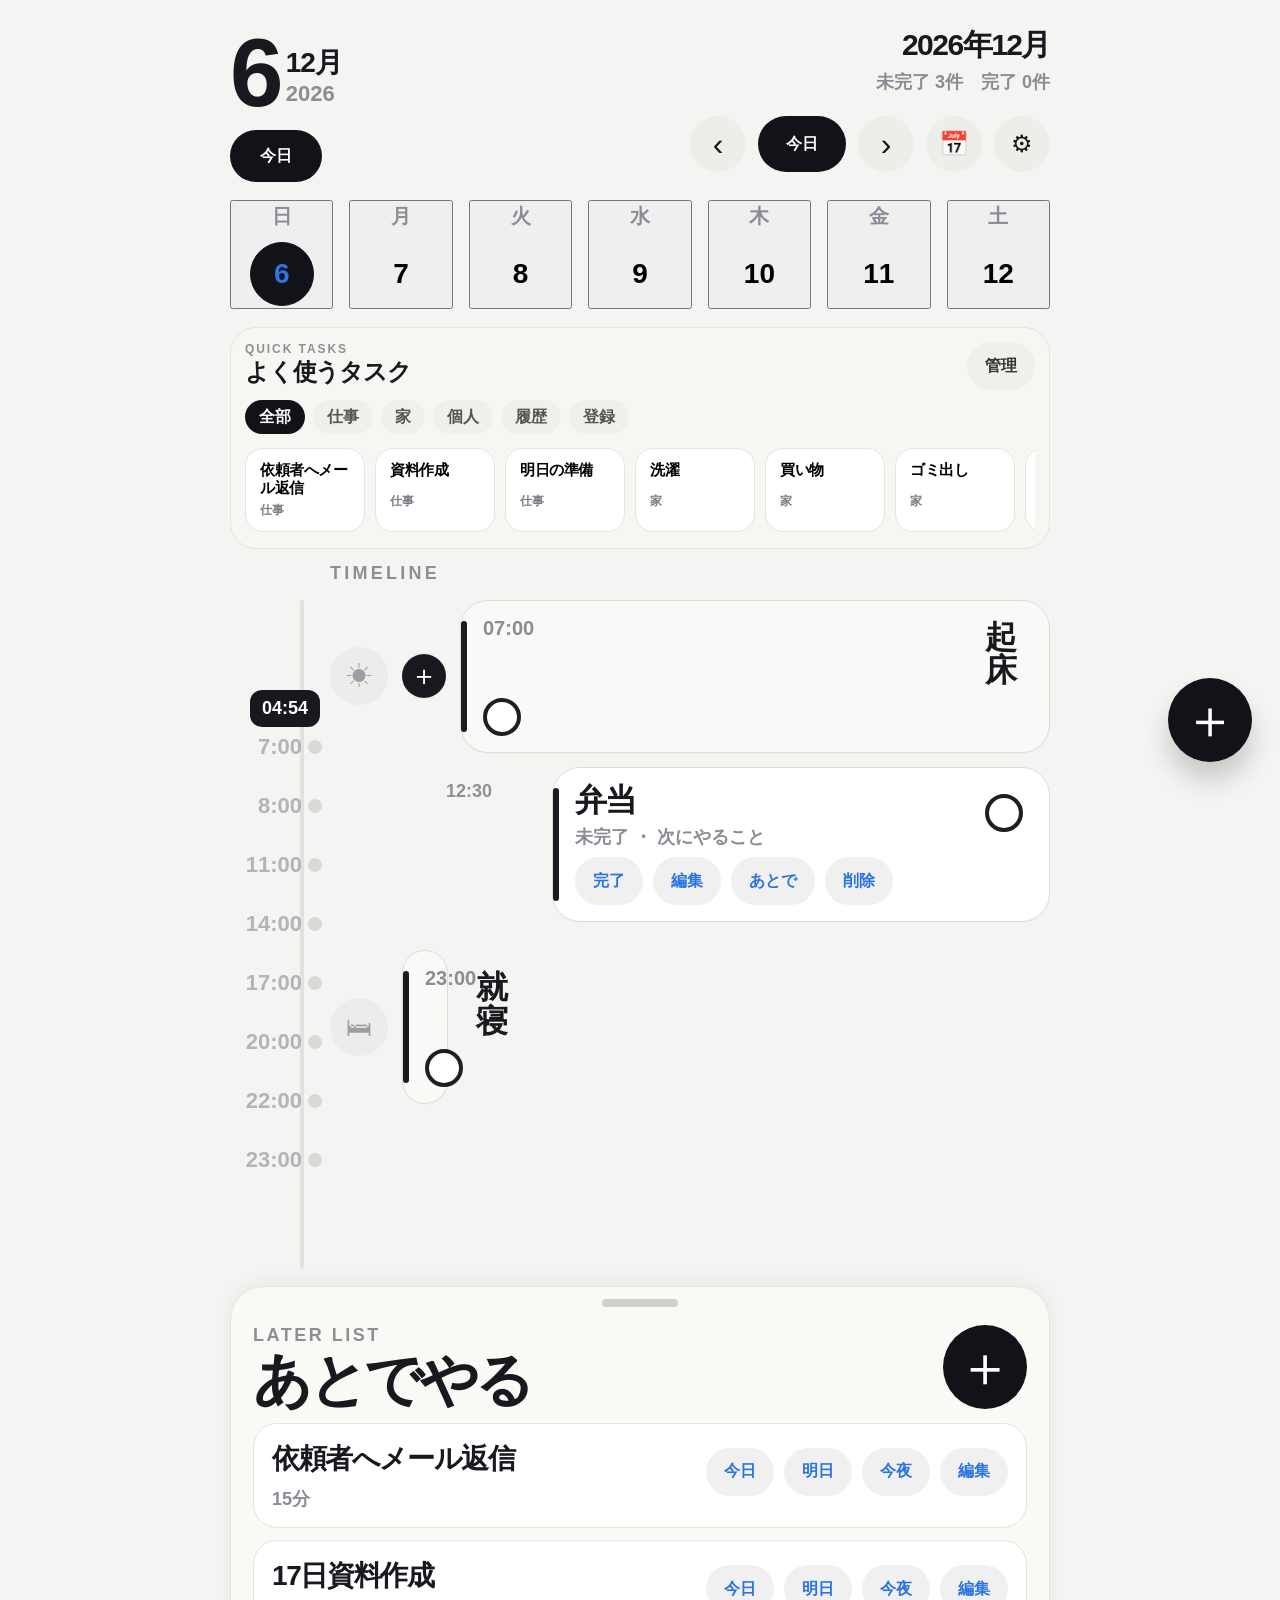
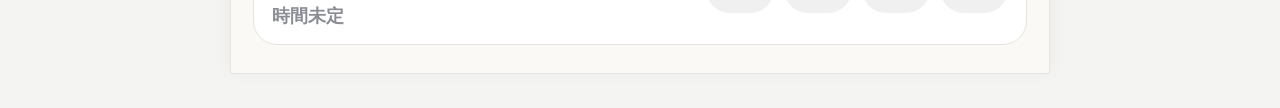
==== index.html @ 775ef1c6 "Add files via upload" ====
<!doctype html>
<html lang="ja">
<head>
  <meta charset="UTF-8">
  <meta name="viewport" content="width=device-width, initial-scale=1, maximum-scale=1, viewport-fit=cover">
  <meta name="theme-color" content="#f4f4f2">
  <title>Any Planner</title>
  <link rel="manifest" href="manifest.webmanifest">
  <link rel="icon" href="icon.svg" type="image/svg+xml">
  <link rel="stylesheet" href="styles.css">
</head>
<body>
  <div class="app-shell">
    <header class="hero">
      <div class="hero-left">
        <div class="hero-date-row">
          <div class="hero-day" id="heroDay">15</div>
          <div class="hero-date-copy">
            <div class="hero-month-inline" id="heroMonthInline">3月</div>
            <div class="hero-year" id="heroYear">2026</div>
          </div>
        </div>
        <button class="today-chip" id="todayChip">今日</button>
      </div>
      <div class="hero-right">
        <div class="hero-month-title" id="heroMonthTitle">2026年3月</div>
        <div class="hero-counts"><span id="openCount">未完了 0件</span><span id="doneCount">完了 0件</span></div>
        <div class="hero-actions">
          <button class="circle-btn" id="prevDay" aria-label="前日">‹</button>
          <button class="pill dark" id="todayBtn">今日</button>
          <button class="circle-btn" id="nextDay" aria-label="翌日">›</button>
          <button class="icon-btn" id="openMonth" aria-label="月表示">📅</button>
          <button class="icon-btn" id="openSettings" aria-label="設定">⚙︎</button>
        </div>
      </div>
    </header>

    <section class="week-strip" id="weekStrip"></section>

    <section class="quick-picks">
      <div class="quick-head">
        <div>
          <div class="quick-kicker">QUICK TASKS</div>
          <h3>よく使うタスク</h3>
        </div>
        <button class="mini-btn subtle" id="manageTemplates">管理</button>
      </div>
      <div class="category-strip" id="categoryStrip"></div>
      <div class="template-list" id="templateList"></div>
    </section>

    <div class="section-kicker">TIMELINE</div>
    <main class="timeline-wrap">
      <aside class="time-rail" id="timeRail"></aside>

      <section class="timeline-main">
        <div class="wake-row">
          <div class="icon-disc">☀︎</div>
          <button class="mini-plus" id="quickAdd">＋</button>
          <article class="fixed-card">
            <div class="fixed-time" id="wakeCardTime">7:00</div>
            <div class="fixed-title">起床</div>
            <button class="check-btn" data-fixed="wake"></button>
          </article>
        </div>

        <div id="currentTimeBadge" class="now-badge">7:28</div>
        <div id="timelineList" class="timeline-list"></div>

        <div class="sleep-row">
          <div class="icon-disc bed">🛏</div>
          <article class="fixed-card sleep-card">
            <div class="fixed-time" id="sleepCardTime">23:00</div>
            <div class="fixed-title">就寝</div>
            <button class="check-btn" data-fixed="sleep"></button>
          </article>
        </div>
      </section>
    </main>

    <button class="floating-add" id="floatingAdd">＋</button>

    <section class="later-sheet">
      <div class="sheet-handle"></div>
      <div class="sheet-head">
        <div>
          <div class="sheet-label">LATER LIST</div>
          <h2>あとでやる</h2>
        </div>
        <button class="sheet-add" id="addLater">＋</button>
      </div>
      <div class="later-list" id="laterList"></div>
    </section>
  </div>

  <section id="editor" class="overlay hidden">
    <div class="editor-modal">
      <div class="editor-header">
        <button class="ghost-btn" id="closeEditor">×</button>
        <div class="editor-header-copy">
          <div class="editor-state" id="editorState">予定</div>
          <div class="editor-title">タスク</div>
        </div>
        <button class="save-btn" id="saveTask">保存</button>
      </div>
      <div class="editor-body">
        <input id="taskTitle" class="text-input" placeholder="タイトル">
        <textarea id="taskNote" class="text-area" placeholder="メモ"></textarea>
        <div class="template-save-row">
          <label class="template-label">
            <span>登録カテゴリ</span>
            <select id="templateCategory" class="text-input">
              <option value="work">仕事</option>
              <option value="home">家</option>
              <option value="personal">個人</option>
            </select>
          </label>
          <button id="saveTemplate" type="button" class="mini-btn subtle">このタイトルを登録</button>
        </div>
        <label class="upload-row">
          <span>画像</span>
          <input id="taskImage" type="file" accept="image/*" class="text-input file-input">
          <div id="imagePreviewWrap" class="image-preview-wrap hidden">
            <img id="imagePreview" class="image-preview" alt="添付画像プレビュー">
            <button id="removeImage" type="button" class="mini-btn remove-image-btn">画像を外す</button>
          </div>
        </label>
        <div class="editor-grid">
          <label>
            <span>日付</span>
            <input id="taskDate" type="date" class="text-input">
          </label>
          <label>
            <span>時刻</span>
            <input id="taskTime" type="time" class="text-input">
          </label>
        </div>
        <div class="quick-time-row">
          <button class="soft-pill" data-time="09:00">朝</button>
          <button class="soft-pill" data-time="12:30">昼</button>
          <button class="soft-pill" data-time="17:30">夕方</button>
          <button class="soft-pill" data-time="20:00">夜</button>
        </div>
        <label class="toggle-row">
          <span>あとでに入れる</span>
          <input id="taskLater" type="checkbox">
        </label>
      </div>
    </div>
  </section>

  <section id="monthSheet" class="overlay hidden">
    <div class="calendar-modal">
      <div class="calendar-head">
        <button class="ghost-btn" id="monthPrev">‹</button>
        <div class="calendar-title" id="calendarTitle"></div>
        <button class="ghost-btn" id="monthNext">›</button>
        <button class="ghost-btn" id="closeMonth">閉じる</button>
      </div>
      <div class="calendar-grid" id="calendarGrid"></div>
    </div>
  </section>

  <section id="settingsSheet" class="overlay hidden">
    <div class="settings-modal">
      <div class="calendar-head">
        <div class="calendar-title">設定</div>
        <button class="ghost-btn" id="closeSettings">閉じる</button>
      </div>
      <label class="setting-row"><span>朝の時刻</span><input id="wakeTime" type="time" value="07:00"></label>
      <label class="setting-row"><span>夜の時刻</span><input id="sleepTime" type="time" value="23:00"></label>
    </div>
  </section>

  <section id="templateSheet" class="overlay hidden">
    <div class="settings-modal">
      <div class="calendar-head">
        <div class="calendar-title">登録したタスク</div>
        <button class="ghost-btn" id="closeTemplateSheet">閉じる</button>
      </div>
      <div id="customTemplateList" class="custom-template-list"></div>
    </div>
  </section>

  <script src="app.js"></script>
</body>
</html>
---- styles.css ----
:root{
  --bg:#f4f4f2;
  --surface:#f8f7f4;
  --card:#ffffff;
  --text:#17191e;
  --muted:#8b8d95;
  --line:#e6e4de;
  --accent:#111318;
  --blue:#2f73e7;
}
*{box-sizing:border-box}
html,body{margin:0;background:var(--bg);color:var(--text);font-family:-apple-system,BlinkMacSystemFont,"Segoe UI",sans-serif}
body{min-height:100vh}
button,input,textarea{font:inherit}
.app-shell{max-width:860px;margin:0 auto;padding:20px 20px 34px}
.hero{display:flex;justify-content:space-between;gap:18px;align-items:flex-start;padding-top:10px}
.hero-date-row{display:flex;align-items:flex-end;gap:10px}
.hero-day{font-size:96px;font-weight:850;letter-spacing:-0.08em;line-height:.9}
.hero-date-copy{padding-bottom:10px}
.hero-month-inline{font-size:28px;font-weight:800;letter-spacing:-.04em}
.hero-year{font-size:22px;color:var(--muted);font-weight:800;line-height:1.1}
.hero-actions{display:flex;gap:12px;align-items:center;padding-top:12px;flex-wrap:wrap;justify-content:flex-end}
.circle-btn,.icon-btn,.pill,.soft-pill,.ghost-btn,.save-btn,.mini-btn{border:0;cursor:pointer}
.circle-btn,.icon-btn{width:56px;height:56px;border-radius:50%;background:#ededea;color:var(--text);font-size:32px;display:grid;place-items:center}
.icon-btn{font-size:24px}
.pill{height:56px;padding:0 28px;border-radius:999px;background:#ededea;color:var(--text);font-weight:800}
.pill.dark,.save-btn,.sheet-add,.floating-add{background:var(--accent);color:#fff}
.week-strip{display:grid;grid-template-columns:repeat(7,1fr);gap:16px;margin:18px 0 18px}
.week-item{display:grid;justify-items:center;gap:12px}
.week-label{font-size:20px;color:var(--muted);font-weight:700}
.week-num{font-size:28px;font-weight:800;line-height:1}
.week-item.today .week-num{color:var(--blue)}
.week-item.active .week-bubble{background:var(--accent);color:#fff;border-color:var(--accent)}
.week-bubble{width:64px;height:64px;border-radius:50%;display:grid;place-items:center;border:1px solid transparent}
.timeline-wrap{display:grid;grid-template-columns:86px 1fr;gap:14px;position:relative;padding-top:8px}
.time-rail{position:relative;padding-top:118px}
.time-rail::before{content:"";position:absolute;left:70px;top:0;bottom:0;width:4px;background:#e2e1dc;border-radius:999px}
.rail-time{position:relative;height:59px;color:#b2b4ba;font-size:22px;font-weight:700;display:flex;align-items:center;justify-content:flex-end;padding-right:14px}
.rail-dot{position:absolute;right:-6px;top:50%;transform:translateY(-50%);width:14px;height:14px;border-radius:50%;background:#d9d9d6}
.timeline-main{position:relative;padding-bottom:150px}
.wake-row,.sleep-row{display:grid;grid-template-columns:58px 44px 1fr;gap:14px;align-items:center;margin-bottom:14px}
.sleep-row{margin-top:28px}
.icon-disc{width:58px;height:58px;border-radius:50%;background:#ececea;color:#9c9ea4;display:grid;place-items:center;font-size:26px}
.mini-plus{width:44px;height:44px;border-radius:50%;background:#17191e;color:#fff;font-size:28px;border:0;cursor:pointer}
.fixed-card,.task-card{background:#f9f9f7;border:1px solid #dddcd7;border-radius:28px;min-height:110px;padding:16px 22px;display:grid;grid-template-columns:1fr 42px;align-items:start;position:relative;box-shadow:0 1px 0 rgba(0,0,0,.02)}
.fixed-card::before,.task-card::before{content:"";position:absolute;left:0;top:20px;bottom:20px;width:6px;border-radius:8px;background:#191b20}
.fixed-time{font-size:20px;color:var(--muted);font-weight:800}
.fixed-title{font-size:32px;font-weight:850;letter-spacing:-.05em;line-height:1.05;margin-top:4px}
.check-btn{width:38px;height:38px;border-radius:50%;border:4px solid #1d1f24;background:#fff;margin-top:10px}
.now-badge{position:absolute;left:-80px;top:90px;background:#17191e;color:#fff;padding:8px 12px;border-radius:12px;font-size:18px;font-weight:800;z-index:3}
.timeline-list{display:grid;gap:12px;margin-left:116px}
.task-row{display:grid;grid-template-columns:88px 1fr;gap:18px;align-items:start}
.task-time{color:#8f9198;font-size:18px;font-weight:800;padding-top:14px}
.task-card{min-height:124px;background:#fff}
.task-main{padding-right:12px}
.task-title{font-size:32px;font-weight:850;line-height:1;letter-spacing:-.06em;word-break:break-word}
.task-meta{margin-top:10px;color:var(--muted);font-size:18px;font-weight:700;line-height:1.3}
.task-actions{display:flex;gap:10px;flex-wrap:wrap;margin-top:8px}
.mini-btn{height:48px;padding:0 18px;border-radius:999px;background:#eff0ef;color:#2b72e5;font-weight:800}
.floating-add{position:fixed;right:28px;bottom:138px;width:84px;height:84px;border-radius:50%;font-size:54px;display:grid;place-items:center;box-shadow:0 18px 26px rgba(0,0,0,.18);border:0;z-index:5}
.later-sheet{margin-top:18px;background:#f8f8f6;border:1px solid var(--line);border-radius:34px 34px 0 0;padding:12px 22px 28px;box-shadow:0 -4px 20px rgba(0,0,0,.05)}
.sheet-handle{width:76px;height:8px;border-radius:999px;background:#d0d0cb;margin:0 auto 18px}
.sheet-head{display:flex;justify-content:space-between;align-items:flex-start;gap:12px}
.sheet-label{font-size:18px;letter-spacing:.14em;color:#8d8f95;font-weight:800}
.sheet-head h2{margin:6px 0 0;font-size:58px;letter-spacing:-.06em;line-height:.95}
.sheet-add{width:84px;height:84px;border-radius:50%;font-size:56px;line-height:1;display:grid;place-items:center;border:0;cursor:pointer}
.later-list{display:grid;gap:12px;margin-top:14px}
.later-card{background:#fff;border:1px solid var(--line);border-radius:24px;padding:16px 18px;display:flex;justify-content:space-between;gap:10px;align-items:flex-start}
.later-title{font-size:28px;font-weight:850;letter-spacing:-.05em}
.overlay{position:fixed;inset:0;background:rgba(15,17,21,.24);display:grid;place-items:end center;padding:18px;z-index:20}
.overlay.hidden{display:none}
.editor-modal,.calendar-modal,.settings-modal{width:min(780px,100%);background:#fff;border-radius:32px;padding:0 0 18px;overflow:hidden}
.editor-header{background:#111318;color:#fff;padding:18px 18px;display:grid;grid-template-columns:56px 1fr auto;align-items:center;gap:12px}
.ghost-btn{background:#efefeb;color:var(--text);border-radius:999px;padding:12px 16px;font-weight:800}
.editor-header .ghost-btn{background:#2a2d33;color:#fff;padding:0;width:44px;height:44px;display:grid;place-items:center;font-size:24px}
.editor-state{font-size:14px;color:#b5b7be;font-weight:700}.editor-title{font-size:26px;font-weight:850}.save-btn{height:44px;padding:0 18px;border-radius:999px;font-weight:800}
.editor-body{display:grid;gap:14px;padding:18px}.text-input,.text-area{width:100%;border:1px solid var(--line);background:#faf9f6;border-radius:18px;padding:15px 16px}.text-area{min-height:100px;resize:vertical}.editor-grid{display:grid;grid-template-columns:1fr 1fr;gap:12px}.editor-grid label,.setting-row{display:grid;gap:8px;color:#646871;font-weight:700}.quick-time-row{display:flex;gap:8px;flex-wrap:wrap}.soft-pill{height:42px;padding:0 16px;border-radius:999px;background:#eff0ef;color:#2b72e5;font-weight:800}.toggle-row{display:flex;justify-content:space-between;align-items:center;font-weight:800}
.calendar-modal,.settings-modal{padding:18px}.calendar-head{display:flex;gap:10px;align-items:center;justify-content:space-between;margin-bottom:14px}.calendar-title{font-size:26px;font-weight:850}.calendar-grid{display:grid;grid-template-columns:repeat(7,1fr);gap:8px}.calendar-cell{min-height:74px;border-radius:18px;border:1px solid var(--line);background:#faf9f6;padding:10px;display:grid;align-content:space-between}.calendar-cell.active{background:#111318;color:#fff;border-color:#111318}.calendar-cell .dot{width:8px;height:8px;border-radius:50%;background:#2f73e7}.calendar-cell.active .dot{background:#fff}
@media (max-width: 900px){
  .app-shell{padding:16px 16px 24px}
  .hero{display:block}
  .hero-actions{margin-top:12px;justify-content:flex-start}
  .hero-day{font-size:82px}
  .timeline-wrap{grid-template-columns:74px 1fr}
  .timeline-list{margin-left:0}
  .task-row{grid-template-columns:70px 1fr}
  .sheet-head h2{font-size:46px}
}


@media (max-width: 480px){
  .app-shell{padding:12px 12px 22px; max-width:100%;}
  .hero{display:grid;grid-template-columns:1fr;gap:10px;padding-top:2px}
  .hero-date-row{gap:8px;align-items:flex-end}
  .hero-day{font-size:76px;line-height:.86;letter-spacing:-0.08em}
  .hero-date-copy{padding-bottom:6px}
  .hero-month-inline{font-size:24px;line-height:1}
  .hero-year{font-size:18px;line-height:1.05}
  .hero-actions{display:grid;grid-template-columns:56px 1fr 56px 56px 56px;gap:10px;padding-top:0;justify-content:stretch}
  .circle-btn,.icon-btn{width:56px;height:56px;font-size:30px}
  .pill{height:56px;padding:0 18px;font-size:16px}
  .week-strip{gap:8px;margin:12px 0 16px}
  .week-item{gap:8px}
  .week-label{font-size:14px}
  .week-bubble{width:46px;height:46px}
  .week-num{font-size:18px}
  .timeline-wrap{grid-template-columns:56px 1fr;gap:10px;padding-top:4px}
  .time-rail{padding-top:78px}
  .time-rail::before{left:44px;width:3px}
  .rail-time{height:50px;font-size:16px;padding-right:8px}
  .rail-dot{width:10px;height:10px;right:-4px}
  .timeline-main{padding-bottom:120px}
  .wake-row,.sleep-row{grid-template-columns:44px 40px 1fr;gap:10px;margin-bottom:10px}
  .sleep-row{margin-top:18px}
  .icon-disc{width:44px;height:44px;font-size:18px}
  .mini-plus{width:40px;height:40px;font-size:24px}
  .fixed-card,.task-card{min-height:auto;padding:14px 16px;border-radius:24px;grid-template-columns:1fr 34px}
  .fixed-card::before,.task-card::before{top:14px;bottom:14px;width:5px}
  .fixed-time{font-size:14px}
  .fixed-title{font-size:20px;line-height:1.05}
  .check-btn{width:32px;height:32px;border-width:3px;margin-top:4px}
  .now-badge{left:-28px;top:62px;padding:6px 10px;border-radius:10px;font-size:14px}
  .timeline-list{gap:10px}
  .task-row{grid-template-columns:52px 1fr;gap:10px}
  .task-time{font-size:14px;padding-top:10px}
  .task-title{font-size:22px;line-height:1.05;letter-spacing:-.04em}
  .task-meta{margin-top:6px;font-size:14px;line-height:1.25}
  .task-actions{gap:8px;margin-top:10px}
  .mini-btn{height:38px;padding:0 14px;font-size:14px}
  .floating-add{right:18px;bottom:110px;width:74px;height:74px;font-size:48px}
  .later-sheet{margin-top:14px;padding:10px 14px 22px;border-radius:28px 28px 0 0}
  .sheet-handle{width:68px;height:7px;margin-bottom:14px}
  .sheet-head{align-items:center}
  .sheet-label{font-size:13px;letter-spacing:.12em}
  .sheet-head h2{font-size:28px;line-height:1}
  .sheet-add{width:68px;height:68px;font-size:42px}
  .later-list{gap:10px;margin-top:12px}
  .later-card{padding:14px 14px;border-radius:20px}
  .later-title{font-size:20px}
  .editor-modal,.calendar-modal,.settings-modal{border-radius:28px}
  .editor-header{padding:14px;grid-template-columns:40px 1fr auto}
  .editor-header .ghost-btn{width:40px;height:40px;font-size:22px}
  .editor-title{font-size:22px}
  .save-btn{height:40px;padding:0 14px}
  .editor-body{padding:14px;gap:12px}
  .editor-grid{grid-template-columns:1fr}
  .calendar-head{gap:8px;flex-wrap:wrap}
  .calendar-title{font-size:22px}
  .calendar-grid{gap:6px}
  .calendar-cell{min-height:58px;border-radius:14px;padding:8px}
}

.upload-row{display:grid;gap:8px;color:#646871;font-weight:700}.file-input{padding:12px 14px}.image-preview-wrap{display:grid;gap:10px}.image-preview-wrap.hidden{display:none}.image-preview{width:100%;max-height:200px;object-fit:cover;border-radius:18px;border:1px solid var(--line);background:#f6f5f2}.remove-image-btn{justify-self:start}.task-image,.later-image{display:block;width:100%;max-height:160px;object-fit:cover;border-radius:18px;margin-top:12px;border:1px solid var(--line);background:#f7f6f3}.later-image{max-width:220px}.task-main{min-width:0}
@media (max-width: 480px){.task-image,.later-image{max-height:120px;border-radius:14px}.image-preview{max-height:150px}}

.check-btn.is-done{background:var(--accent);border-color:var(--accent);position:relative}.check-btn.is-done::after{content:"";position:absolute;inset:8px;border-radius:999px;background:#fff;}

.hero-left{display:grid;gap:14px;align-content:start}
.hero-right{display:grid;gap:10px;justify-items:end;flex:1}
.hero-month-title{font-size:30px;font-weight:850;letter-spacing:-.05em;line-height:1}
.hero-counts{display:flex;gap:18px;color:var(--muted);font-size:18px;font-weight:800}
.today-chip{height:52px;min-width:92px;padding:0 22px;border-radius:999px;border:0;background:var(--accent);color:#fff;font-weight:800;justify-self:start;cursor:pointer}
.section-kicker{margin:10px 0 8px 100px;color:#8d8f95;font-size:18px;letter-spacing:.18em;font-weight:800}
.fixed-title,.task-title,.later-title{word-break:keep-all;overflow-wrap:anywhere}
.fixed-card{min-height:96px}
.task-card{min-height:112px}
.task-actions{row-gap:10px}
.later-sheet{background:#faf9f6}
@media (max-width: 900px){.hero-month-title{font-size:26px}.hero-counts{font-size:16px;gap:12px}.section-kicker{margin-left:84px}}
@media (max-width: 480px){
  .hero{grid-template-columns:1fr;gap:12px}
  .hero-left{gap:10px}
  .hero-right{justify-items:start;gap:10px}
  .hero-day{font-size:70px}
  .hero-month-inline{font-size:22px}
  .hero-year{font-size:16px}
  .hero-month-title{font-size:24px}
  .hero-counts{font-size:13px;gap:10px;flex-wrap:wrap}
  .today-chip{height:44px;min-width:74px;padding:0 18px;font-size:15px}
  .hero-actions{grid-template-columns:44px 1fr 44px 44px 44px;gap:8px}
  .circle-btn,.icon-btn{width:44px;height:44px;font-size:24px}
  .pill{height:44px;padding:0 16px;font-size:15px}
  .week-strip{gap:6px}
  .week-bubble{width:42px;height:42px}
  .week-label{font-size:13px}
  .week-num{font-size:17px}
  .section-kicker{margin:8px 0 6px 68px;font-size:12px}
  .timeline-wrap{grid-template-columns:48px 1fr;gap:8px}
  .time-rail{padding-top:72px}
  .time-rail::before{left:38px;width:3px}
  .rail-time{height:46px;font-size:14px;padding-right:6px}
  .rail-dot{width:8px;height:8px;right:-3px}
  .wake-row,.sleep-row{grid-template-columns:38px 34px 1fr;gap:8px}
  .icon-disc{width:38px;height:38px;font-size:16px}
  .mini-plus{width:34px;height:34px;font-size:22px}
  .fixed-card,.task-card{padding:12px 14px;border-radius:22px;grid-template-columns:1fr 30px}
  .fixed-card::before,.task-card::before{width:4px;top:12px;bottom:12px}
  .fixed-title{font-size:18px;white-space:nowrap}
  .task-title{font-size:18px;line-height:1.15}
  .fixed-time,.task-time,.task-meta{font-size:13px}
  .task-row{grid-template-columns:44px 1fr;gap:8px}
  .task-actions{gap:6px;margin-top:8px}
  .mini-btn{height:34px;padding:0 12px;font-size:13px}
  .floating-add{width:68px;height:68px;font-size:44px;right:16px;bottom:104px}
  .later-sheet{padding:10px 12px 20px;border-radius:24px 24px 0 0}
  .sheet-head h2{font-size:22px}
  .sheet-add{width:60px;height:60px;font-size:38px}
  .later-title{font-size:18px}
  .later-card{padding:12px;border-radius:18px}
}

.quick-picks{margin:10px 0 14px;padding:14px;border-radius:26px;background:#f7f6f3;border:1px solid var(--line)}
.quick-head{display:flex;align-items:flex-start;justify-content:space-between;gap:10px;margin-bottom:10px}
.quick-kicker{font-size:12px;letter-spacing:.16em;color:#8d8f95;font-weight:800}
.quick-head h3{margin:4px 0 0;font-size:24px;letter-spacing:-.05em;line-height:1}
.category-strip{display:flex;gap:8px;overflow:auto;padding-bottom:4px;margin-bottom:10px}
.category-chip{height:34px;padding:0 14px;border-radius:999px;background:#efefeb;color:#555;border:0;font-weight:800;white-space:nowrap}
.category-chip.active{background:#111318;color:#fff}
.template-list{display:flex;gap:10px;overflow:auto;padding-bottom:2px}
.template-pill{min-width:120px;padding:12px 14px;border-radius:18px;border:1px solid var(--line);background:#fff;text-align:left;display:grid;gap:6px}
.template-pill span{font-size:15px;font-weight:800;letter-spacing:-.03em;line-height:1.15}
.template-pill small{font-size:12px;color:#7a7d84;font-weight:800}
.template-empty{padding:12px 2px;color:#8d8f95;font-size:14px;font-weight:700}
.template-save-row{display:grid;grid-template-columns:1fr auto;gap:10px;align-items:end}
.template-label{display:grid;gap:8px;color:#646871;font-weight:700}
.mini-btn.subtle{background:#efefeb;color:#333}
.custom-template-list{display:grid;gap:10px;margin-top:10px}
.custom-template-row{display:flex;justify-content:space-between;gap:12px;align-items:center;padding:14px 16px;border-radius:18px;background:#faf9f6;border:1px solid var(--line)}
.custom-template-title{font-size:16px;font-weight:800;letter-spacing:-.03em}
.custom-template-meta{margin-top:4px;color:#7a7d84;font-size:13px;font-weight:700}

@media (max-width: 480px){
  .quick-picks{padding:12px;border-radius:22px;margin:8px 0 12px}
  .quick-head h3{font-size:20px}
  .quick-kicker{font-size:11px}
  .category-chip{height:32px;padding:0 12px;font-size:13px}
  .template-pill{min-width:108px;padding:10px 12px;border-radius:16px}
  .template-pill span{font-size:14px}
  .template-save-row{grid-template-columns:1fr}
  .custom-template-row{padding:12px 14px;border-radius:16px}
}
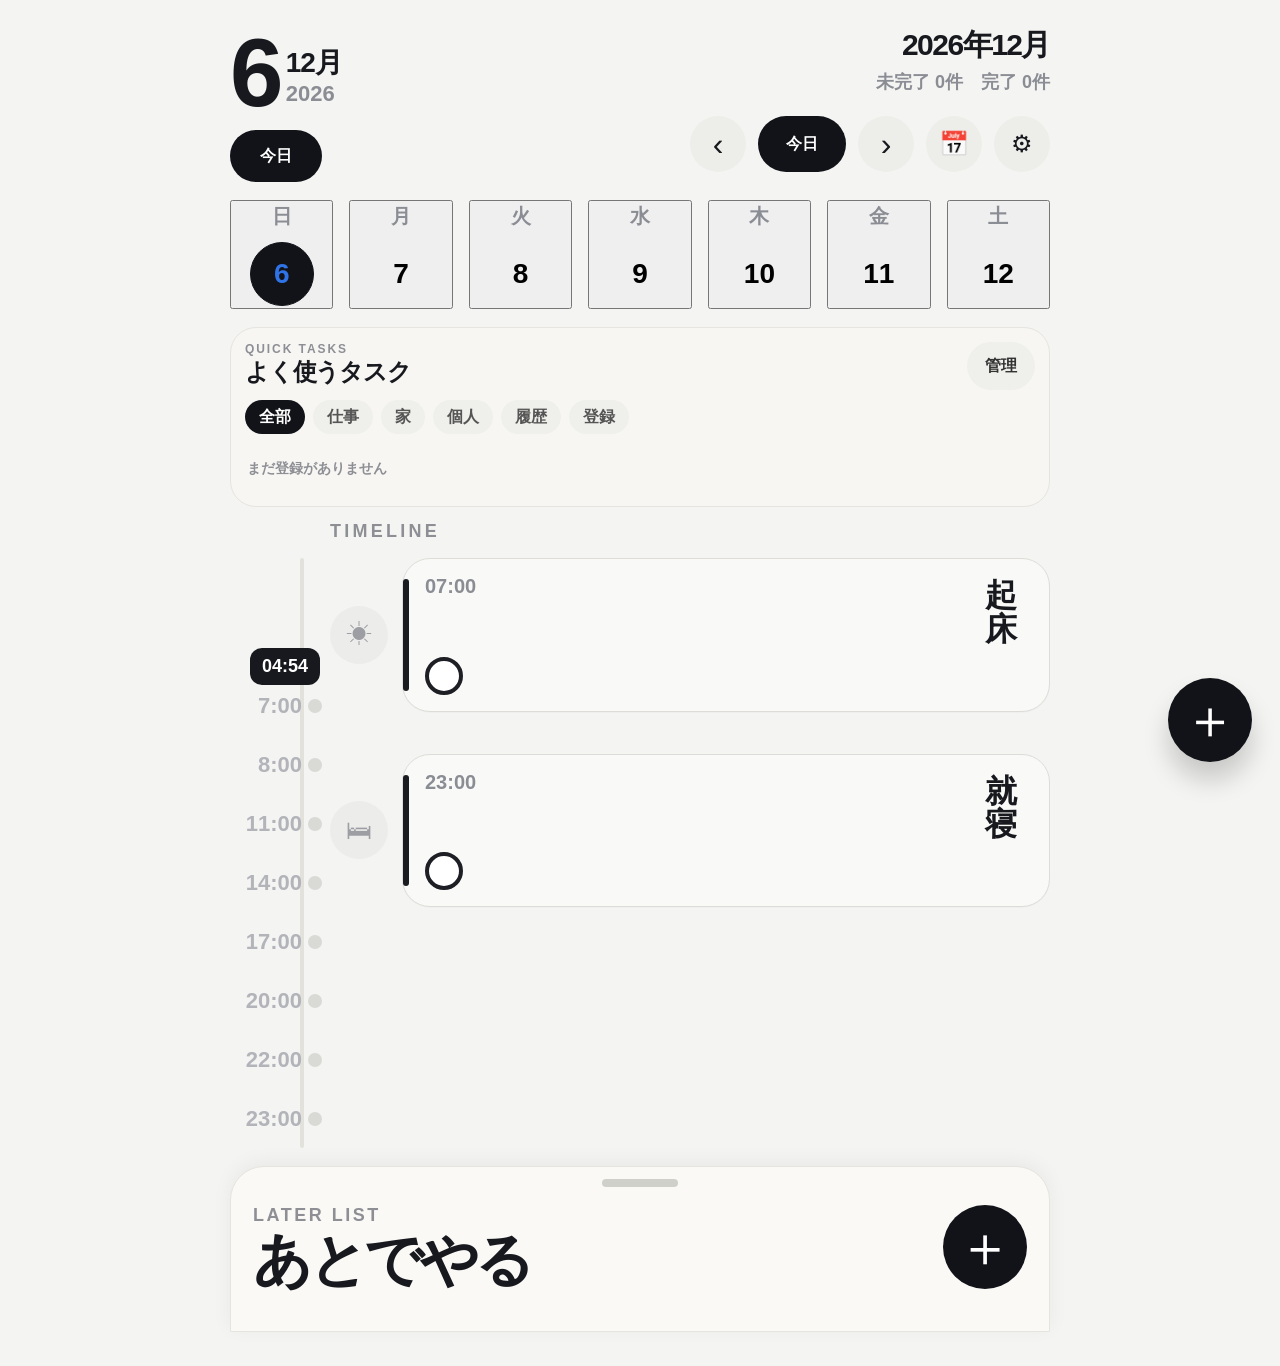
==== commit 7c9f3ee6: "Remove forced demo items and relocate timeline add affordance" ====
--- a/index.html
+++ b/index.html
@@ -56,7 +56,6 @@
       <section class="timeline-main">
         <div class="wake-row">
           <div class="icon-disc">☀︎</div>
-          <button class="mini-plus" id="quickAdd">＋</button>
           <article class="fixed-card">
             <div class="fixed-time" id="wakeCardTime">7:00</div>
             <div class="fixed-title">起床</div>
--- a/styles.css
+++ b/styles.css
@@ -38,10 +38,9 @@
 .rail-time{position:relative;height:59px;color:#b2b4ba;font-size:22px;font-weight:700;display:flex;align-items:center;justify-content:flex-end;padding-right:14px}
 .rail-dot{position:absolute;right:-6px;top:50%;transform:translateY(-50%);width:14px;height:14px;border-radius:50%;background:#d9d9d6}
 .timeline-main{position:relative;padding-bottom:150px}
-.wake-row,.sleep-row{display:grid;grid-template-columns:58px 44px 1fr;gap:14px;align-items:center;margin-bottom:14px}
+.wake-row,.sleep-row{display:grid;grid-template-columns:58px 1fr;gap:14px;align-items:center;margin-bottom:14px}
 .sleep-row{margin-top:28px}
 .icon-disc{width:58px;height:58px;border-radius:50%;background:#ececea;color:#9c9ea4;display:grid;place-items:center;font-size:26px}
-.mini-plus{width:44px;height:44px;border-radius:50%;background:#17191e;color:#fff;font-size:28px;border:0;cursor:pointer}
 .fixed-card,.task-card{background:#f9f9f7;border:1px solid #dddcd7;border-radius:28px;min-height:110px;padding:16px 22px;display:grid;grid-template-columns:1fr 42px;align-items:start;position:relative;box-shadow:0 1px 0 rgba(0,0,0,.02)}
 .fixed-card::before,.task-card::before{content:"";position:absolute;left:0;top:20px;bottom:20px;width:6px;border-radius:8px;background:#191b20}
 .fixed-time{font-size:20px;color:var(--muted);font-weight:800}
@@ -110,10 +109,9 @@
   .rail-time{height:50px;font-size:16px;padding-right:8px}
   .rail-dot{width:10px;height:10px;right:-4px}
   .timeline-main{padding-bottom:120px}
-  .wake-row,.sleep-row{grid-template-columns:44px 40px 1fr;gap:10px;margin-bottom:10px}
+  .wake-row,.sleep-row{grid-template-columns:44px 1fr;gap:10px;margin-bottom:10px}
   .sleep-row{margin-top:18px}
   .icon-disc{width:44px;height:44px;font-size:18px}
-  .mini-plus{width:40px;height:40px;font-size:24px}
   .fixed-card,.task-card{min-height:auto;padding:14px 16px;border-radius:24px;grid-template-columns:1fr 34px}
   .fixed-card::before,.task-card::before{top:14px;bottom:14px;width:5px}
   .fixed-time{font-size:14px}
@@ -168,19 +166,20 @@
 .later-sheet{background:#faf9f6}
 @media (max-width: 900px){.hero-month-title{font-size:26px}.hero-counts{font-size:16px;gap:12px}.section-kicker{margin-left:84px}}
 @media (max-width: 480px){
-  .hero{grid-template-columns:1fr;gap:12px}
+  .hero{display:grid;grid-template-columns:1fr;gap:12px}
   .hero-left{gap:10px}
-  .hero-right{justify-items:start;gap:10px}
+  .hero-right{justify-items:start;gap:8px;width:100%}
   .hero-day{font-size:70px}
   .hero-month-inline{font-size:22px}
   .hero-year{font-size:16px}
   .hero-month-title{font-size:24px}
-  .hero-counts{font-size:13px;gap:10px;flex-wrap:wrap}
+  .hero-counts{font-size:13px;gap:8px;flex-wrap:wrap}
   .today-chip{height:44px;min-width:74px;padding:0 18px;font-size:15px}
-  .hero-actions{grid-template-columns:44px 1fr 44px 44px 44px;gap:8px}
+  .hero-actions{display:grid;grid-template-columns:44px minmax(96px,1fr) 44px 44px 44px;gap:8px;padding-top:2px;width:100%}
   .circle-btn,.icon-btn{width:44px;height:44px;font-size:24px}
   .pill{height:44px;padding:0 16px;font-size:15px}
-  .week-strip{gap:6px}
+  .week-strip{display:flex;gap:8px;overflow-x:auto;padding:2px 2px 6px;scroll-snap-type:x proximity;-webkit-overflow-scrolling:touch}
+  .week-item{min-width:44px;scroll-snap-align:center}
   .week-bubble{width:42px;height:42px}
   .week-label{font-size:13px}
   .week-num{font-size:17px}
@@ -190,9 +189,8 @@
   .time-rail::before{left:38px;width:3px}
   .rail-time{height:46px;font-size:14px;padding-right:6px}
   .rail-dot{width:8px;height:8px;right:-3px}
-  .wake-row,.sleep-row{grid-template-columns:38px 34px 1fr;gap:8px}
+  .wake-row,.sleep-row{grid-template-columns:38px 1fr;gap:8px}
   .icon-disc{width:38px;height:38px;font-size:16px}
-  .mini-plus{width:34px;height:34px;font-size:22px}
   .fixed-card,.task-card{padding:12px 14px;border-radius:22px;grid-template-columns:1fr 30px}
   .fixed-card::before,.task-card::before{width:4px;top:12px;bottom:12px}
   .fixed-title{font-size:18px;white-space:nowrap}
@@ -202,7 +200,7 @@
   .task-actions{gap:6px;margin-top:8px}
   .mini-btn{height:34px;padding:0 12px;font-size:13px}
   .floating-add{width:68px;height:68px;font-size:44px;right:16px;bottom:104px}
-  .later-sheet{padding:10px 12px 20px;border-radius:24px 24px 0 0}
+  .later-sheet{padding:12px 12px 20px;border-radius:28px 28px 0 0;box-shadow:0 -6px 22px rgba(0,0,0,.06)}
   .sheet-head h2{font-size:22px}
   .sheet-add{width:60px;height:60px;font-size:38px}
   .later-title{font-size:18px}
@@ -233,8 +231,10 @@
   .quick-picks{padding:12px;border-radius:22px;margin:8px 0 12px}
   .quick-head h3{font-size:20px}
   .quick-kicker{font-size:11px}
-  .category-chip{height:32px;padding:0 12px;font-size:13px}
+  .category-strip,.template-list{scroll-snap-type:x proximity;-webkit-overflow-scrolling:touch}
+  .category-chip{height:34px;padding:0 13px;font-size:13px;scroll-snap-align:start}
   .template-pill{min-width:108px;padding:10px 12px;border-radius:16px}
+  .template-pill{scroll-snap-align:start}
   .template-pill span{font-size:14px}
   .template-save-row{grid-template-columns:1fr}
   .custom-template-row{padding:12px 14px;border-radius:16px}
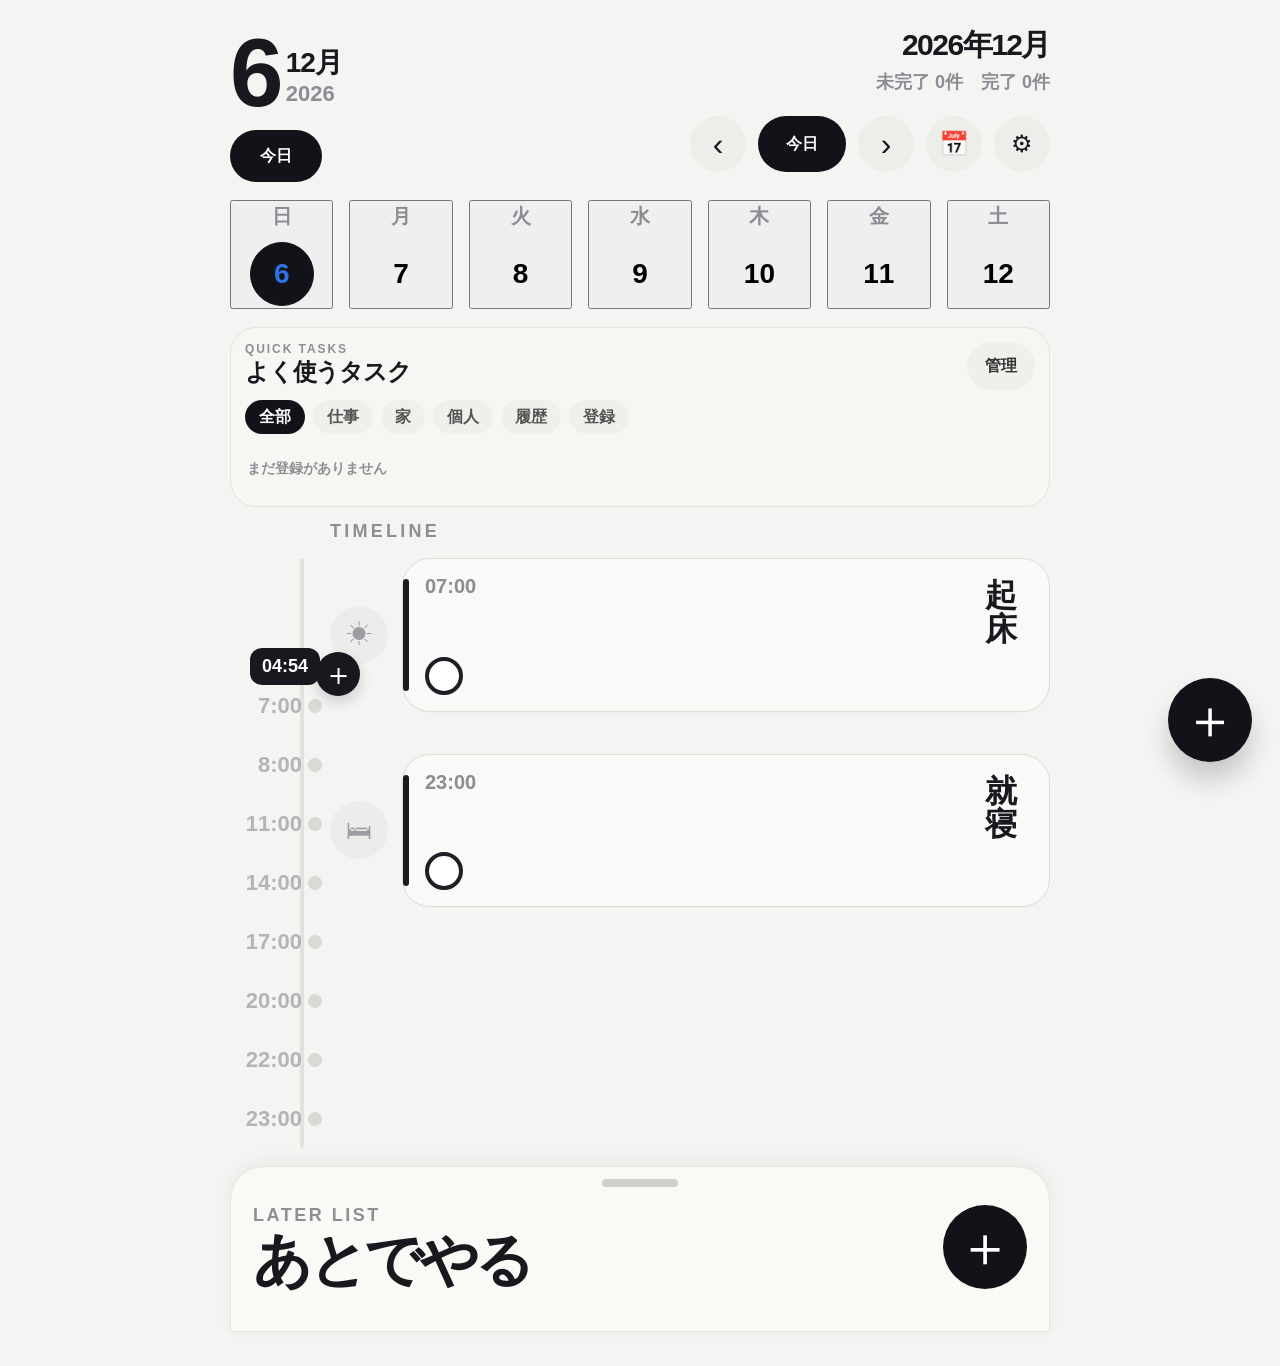
==== commit 21f737d2: "Fix iPhone alignment, touch response, and rail quick-add placement" ====
--- a/index.html
+++ b/index.html
@@ -64,6 +64,7 @@
         </div>
 
         <div id="currentTimeBadge" class="now-badge">7:28</div>
+        <button id="railQuickAdd" class="rail-plus" aria-label="この位置に追加">＋</button>
         <div id="timelineList" class="timeline-list"></div>
 
         <div class="sleep-row">
--- a/styles.css
+++ b/styles.css
@@ -9,9 +9,10 @@
   --blue:#2f73e7;
 }
 *{box-sizing:border-box}
-html,body{margin:0;background:var(--bg);color:var(--text);font-family:-apple-system,BlinkMacSystemFont,"Segoe UI",sans-serif}
+html,body{margin:0;background:var(--bg);color:var(--text);font-family:"SF Pro Text","SF Pro Display",-apple-system,BlinkMacSystemFont,"Helvetica Neue","Segoe UI",sans-serif;-webkit-font-smoothing:antialiased;overflow-x:hidden}
 body{min-height:100vh}
 button,input,textarea{font:inherit}
+button{touch-action:manipulation;-webkit-tap-highlight-color:transparent}
 .app-shell{max-width:860px;margin:0 auto;padding:20px 20px 34px}
 .hero{display:flex;justify-content:space-between;gap:18px;align-items:flex-start;padding-top:10px}
 .hero-date-row{display:flex;align-items:flex-end;gap:10px}
@@ -34,9 +35,9 @@
 .week-bubble{width:64px;height:64px;border-radius:50%;display:grid;place-items:center;border:1px solid transparent}
 .timeline-wrap{display:grid;grid-template-columns:86px 1fr;gap:14px;position:relative;padding-top:8px}
 .time-rail{position:relative;padding-top:118px}
-.time-rail::before{content:"";position:absolute;left:70px;top:0;bottom:0;width:4px;background:#e2e1dc;border-radius:999px}
+.time-rail::before{content:"";position:absolute;left:70px;top:0;bottom:0;width:4px;background:#e2e1dc;border-radius:999px;pointer-events:none}
 .rail-time{position:relative;height:59px;color:#b2b4ba;font-size:22px;font-weight:700;display:flex;align-items:center;justify-content:flex-end;padding-right:14px}
-.rail-dot{position:absolute;right:-6px;top:50%;transform:translateY(-50%);width:14px;height:14px;border-radius:50%;background:#d9d9d6}
+.rail-dot{position:absolute;right:-6px;top:50%;transform:translateY(-50%);width:14px;height:14px;border-radius:50%;background:#d9d9d6;pointer-events:none}
 .timeline-main{position:relative;padding-bottom:150px}
 .wake-row,.sleep-row{display:grid;grid-template-columns:58px 1fr;gap:14px;align-items:center;margin-bottom:14px}
 .sleep-row{margin-top:28px}
@@ -46,7 +47,8 @@
 .fixed-time{font-size:20px;color:var(--muted);font-weight:800}
 .fixed-title{font-size:32px;font-weight:850;letter-spacing:-.05em;line-height:1.05;margin-top:4px}
 .check-btn{width:38px;height:38px;border-radius:50%;border:4px solid #1d1f24;background:#fff;margin-top:10px}
-.now-badge{position:absolute;left:-80px;top:90px;background:#17191e;color:#fff;padding:8px 12px;border-radius:12px;font-size:18px;font-weight:800;z-index:3}
+.now-badge{position:absolute;left:-80px;top:90px;background:#17191e;color:#fff;padding:8px 12px;border-radius:12px;font-size:18px;font-weight:800;z-index:3;pointer-events:none}
+.rail-plus{position:absolute;left:-14px;top:94px;width:44px;height:44px;border-radius:50%;border:0;background:#17191e;color:#fff;font-size:31px;line-height:1;display:grid;place-items:center;z-index:4;box-shadow:0 6px 14px rgba(0,0,0,.16)}
 .timeline-list{display:grid;gap:12px;margin-left:116px}
 .task-row{display:grid;grid-template-columns:88px 1fr;gap:18px;align-items:start}
 .task-time{color:#8f9198;font-size:18px;font-weight:800;padding-top:14px}
@@ -239,3 +241,15 @@
   .template-save-row{grid-template-columns:1fr}
   .custom-template-row{padding:12px 14px;border-radius:16px}
 }
+
+
+@media (max-width: 900px){
+  .timeline-list{margin-left:0}
+  .now-badge{left:-58px}
+  .rail-plus{left:-4px;top:88px;width:40px;height:40px;font-size:28px}
+}
+@media (max-width: 480px){
+  .timeline-list{margin-left:0}
+  .now-badge{left:-46px;top:60px}
+  .rail-plus{left:-8px;top:58px;width:36px;height:36px;font-size:24px}
+}
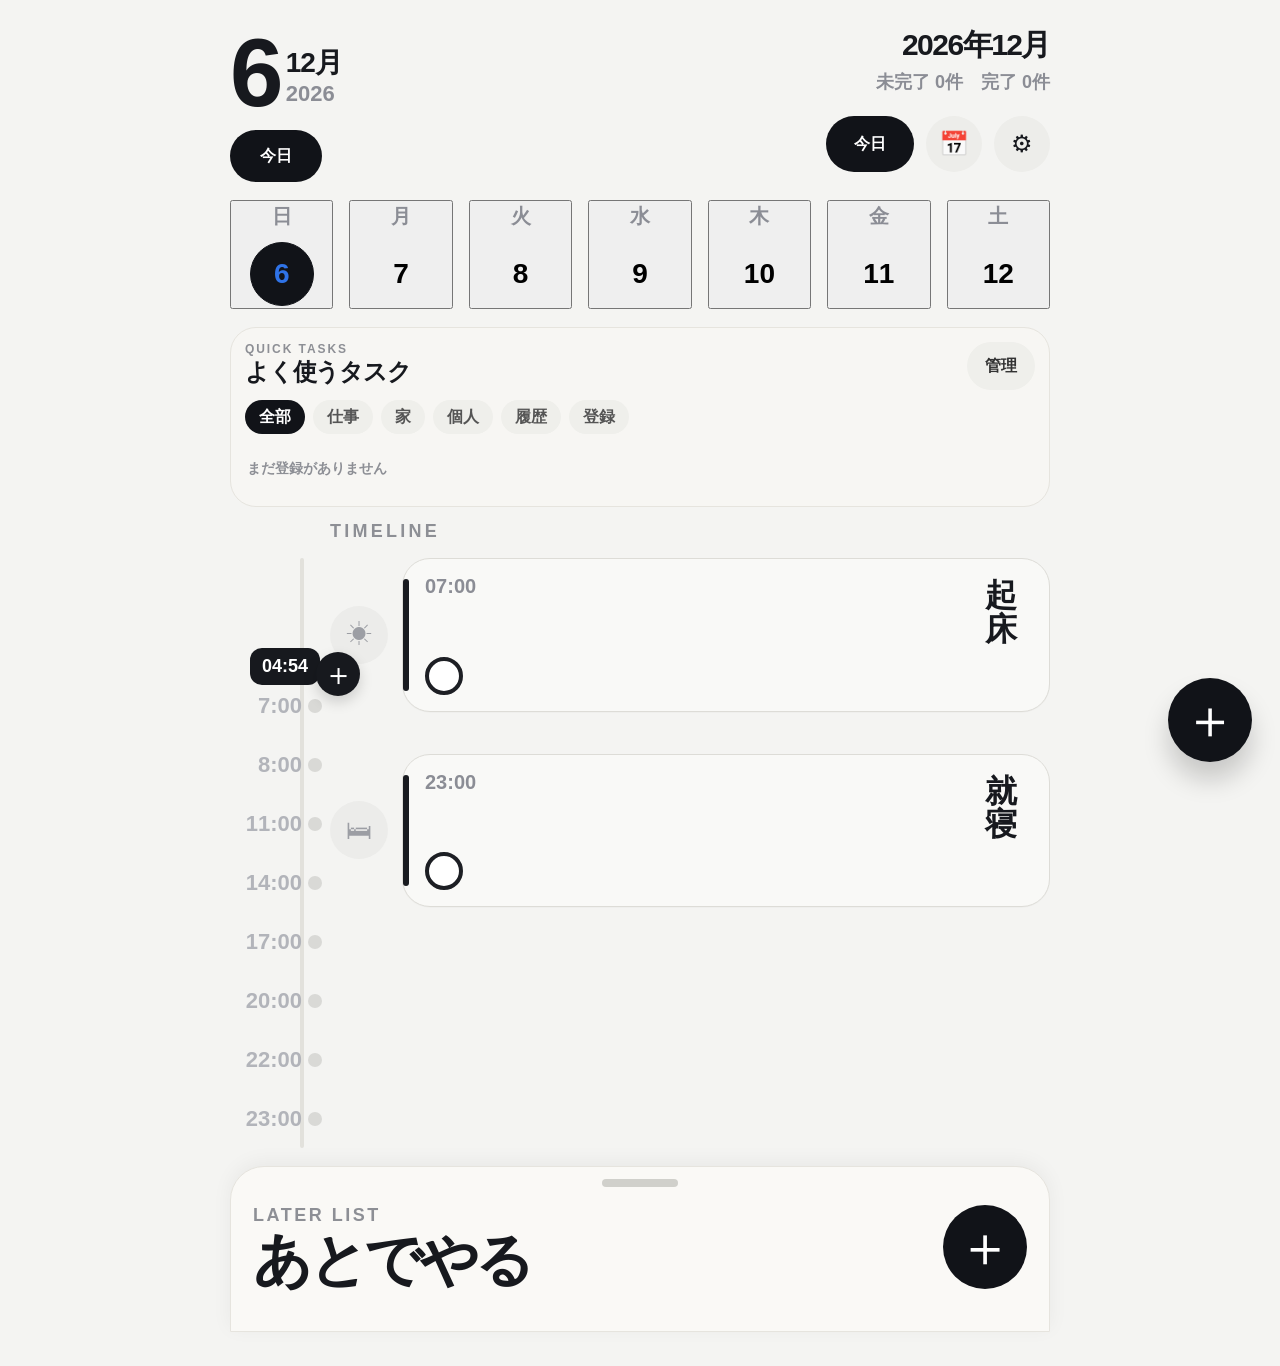
==== commit 4802eb73: "Fix time setting sync and remove unstable day-nav buttons" ====
--- a/index.html
+++ b/index.html
@@ -26,9 +26,7 @@
         <div class="hero-month-title" id="heroMonthTitle">2026年3月</div>
         <div class="hero-counts"><span id="openCount">未完了 0件</span><span id="doneCount">完了 0件</span></div>
         <div class="hero-actions">
-          <button class="circle-btn" id="prevDay" aria-label="前日">‹</button>
           <button class="pill dark" id="todayBtn">今日</button>
-          <button class="circle-btn" id="nextDay" aria-label="翌日">›</button>
           <button class="icon-btn" id="openMonth" aria-label="月表示">📅</button>
           <button class="icon-btn" id="openSettings" aria-label="設定">⚙︎</button>
         </div>
--- a/styles.css
+++ b/styles.css
@@ -97,7 +97,7 @@
   .hero-date-copy{padding-bottom:6px}
   .hero-month-inline{font-size:24px;line-height:1}
   .hero-year{font-size:18px;line-height:1.05}
-  .hero-actions{display:grid;grid-template-columns:56px 1fr 56px 56px 56px;gap:10px;padding-top:0;justify-content:stretch}
+  .hero-actions{display:grid;grid-template-columns:minmax(120px,1fr) 56px 56px;gap:10px;padding-top:0;justify-content:stretch}
   .circle-btn,.icon-btn{width:56px;height:56px;font-size:30px}
   .pill{height:56px;padding:0 18px;font-size:16px}
   .week-strip{gap:8px;margin:12px 0 16px}
@@ -177,7 +177,7 @@
   .hero-month-title{font-size:24px}
   .hero-counts{font-size:13px;gap:8px;flex-wrap:wrap}
   .today-chip{height:44px;min-width:74px;padding:0 18px;font-size:15px}
-  .hero-actions{display:grid;grid-template-columns:44px minmax(96px,1fr) 44px 44px 44px;gap:8px;padding-top:2px;width:100%}
+  .hero-actions{display:grid;grid-template-columns:minmax(92px,1fr) 44px 44px;gap:8px;padding-top:2px;width:100%}
   .circle-btn,.icon-btn{width:44px;height:44px;font-size:24px}
   .pill{height:44px;padding:0 16px;font-size:15px}
   .week-strip{display:flex;gap:8px;overflow-x:auto;padding:2px 2px 6px;scroll-snap-type:x proximity;-webkit-overflow-scrolling:touch}
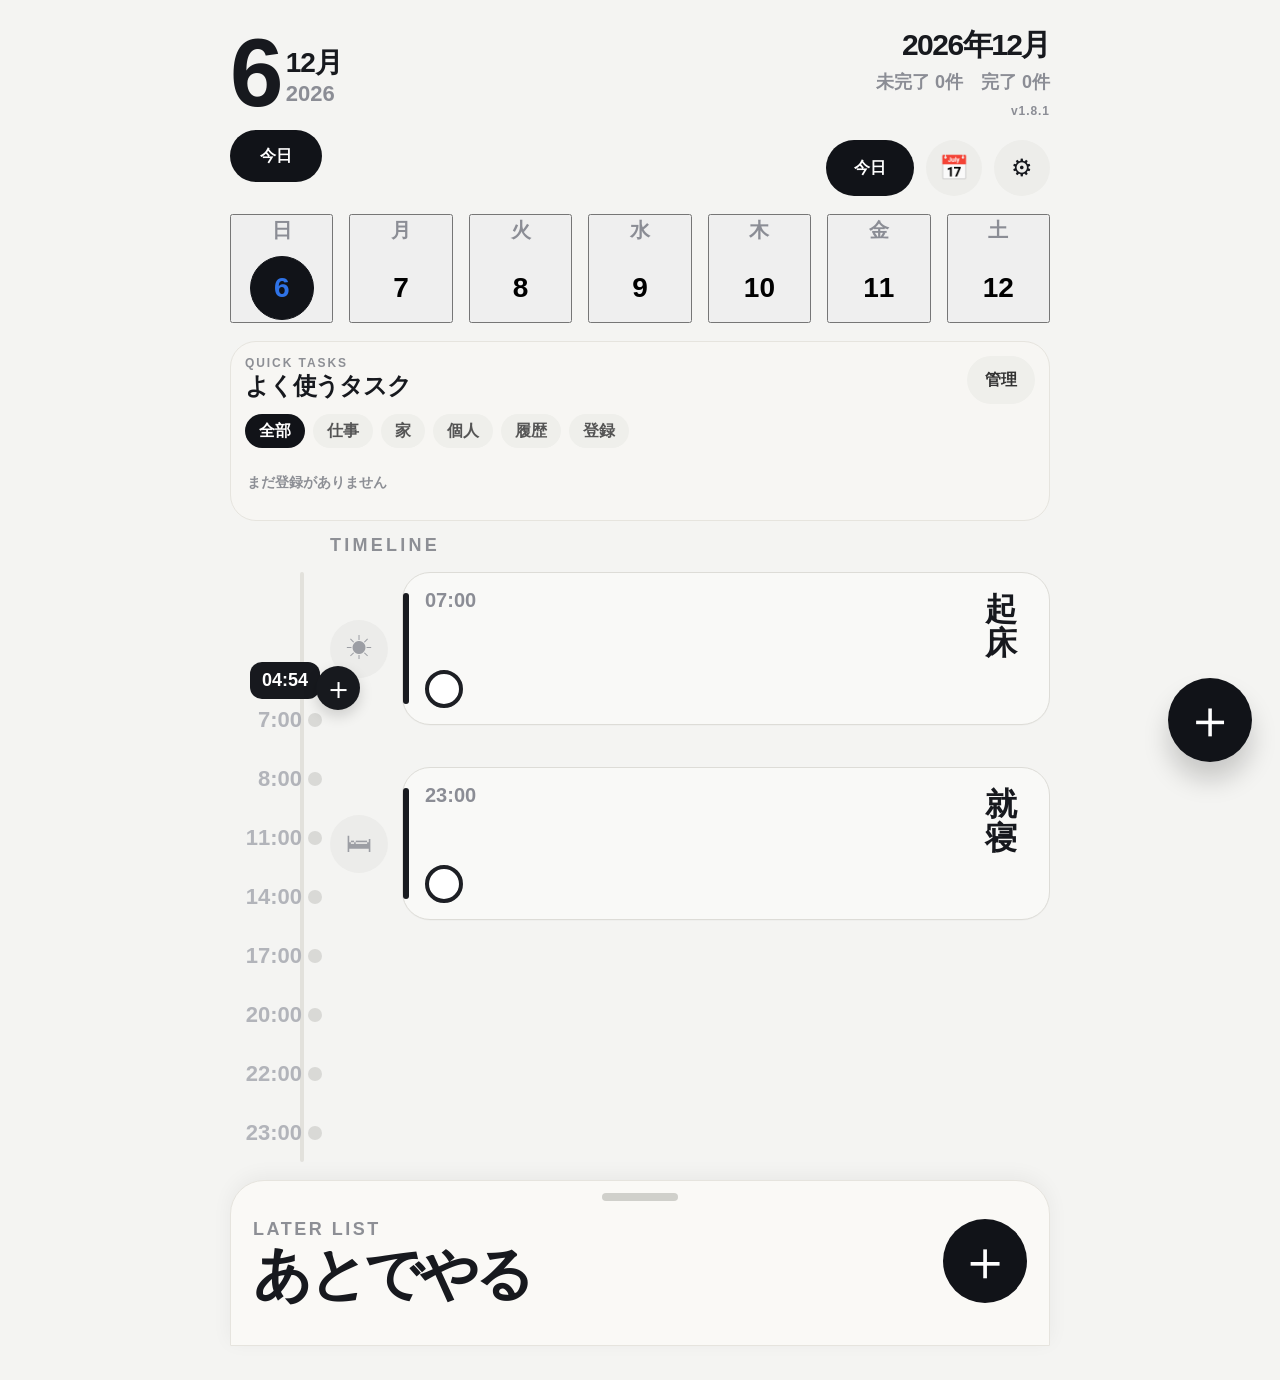
==== commit 3f25c225: "Show app version and sync wake/sleep times to rail labels" ====
--- a/index.html
+++ b/index.html
@@ -7,7 +7,7 @@
   <title>Any Planner</title>
   <link rel="manifest" href="manifest.webmanifest">
   <link rel="icon" href="icon.svg" type="image/svg+xml">
-  <link rel="stylesheet" href="styles.css">
+  <link rel="stylesheet" href="styles.css?v=1.8.1">
 </head>
 <body>
   <div class="app-shell">
@@ -25,6 +25,7 @@
       <div class="hero-right">
         <div class="hero-month-title" id="heroMonthTitle">2026年3月</div>
         <div class="hero-counts"><span id="openCount">未完了 0件</span><span id="doneCount">完了 0件</span></div>
+        <div class="hero-version" id="appVersion">v1.8.1</div>
         <div class="hero-actions">
           <button class="pill dark" id="todayBtn">今日</button>
           <button class="icon-btn" id="openMonth" aria-label="月表示">📅</button>
@@ -180,6 +181,6 @@
     </div>
   </section>
 
-  <script src="app.js"></script>
+  <script src="app.js?v=1.8.1"></script>
 </body>
 </html>
--- a/styles.css
+++ b/styles.css
@@ -77,78 +77,7 @@
 .editor-state{font-size:14px;color:#b5b7be;font-weight:700}.editor-title{font-size:26px;font-weight:850}.save-btn{height:44px;padding:0 18px;border-radius:999px;font-weight:800}
 .editor-body{display:grid;gap:14px;padding:18px}.text-input,.text-area{width:100%;border:1px solid var(--line);background:#faf9f6;border-radius:18px;padding:15px 16px}.text-area{min-height:100px;resize:vertical}.editor-grid{display:grid;grid-template-columns:1fr 1fr;gap:12px}.editor-grid label,.setting-row{display:grid;gap:8px;color:#646871;font-weight:700}.quick-time-row{display:flex;gap:8px;flex-wrap:wrap}.soft-pill{height:42px;padding:0 16px;border-radius:999px;background:#eff0ef;color:#2b72e5;font-weight:800}.toggle-row{display:flex;justify-content:space-between;align-items:center;font-weight:800}
 .calendar-modal,.settings-modal{padding:18px}.calendar-head{display:flex;gap:10px;align-items:center;justify-content:space-between;margin-bottom:14px}.calendar-title{font-size:26px;font-weight:850}.calendar-grid{display:grid;grid-template-columns:repeat(7,1fr);gap:8px}.calendar-cell{min-height:74px;border-radius:18px;border:1px solid var(--line);background:#faf9f6;padding:10px;display:grid;align-content:space-between}.calendar-cell.active{background:#111318;color:#fff;border-color:#111318}.calendar-cell .dot{width:8px;height:8px;border-radius:50%;background:#2f73e7}.calendar-cell.active .dot{background:#fff}
-@media (max-width: 900px){
-  .app-shell{padding:16px 16px 24px}
-  .hero{display:block}
-  .hero-actions{margin-top:12px;justify-content:flex-start}
-  .hero-day{font-size:82px}
-  .timeline-wrap{grid-template-columns:74px 1fr}
-  .timeline-list{margin-left:0}
-  .task-row{grid-template-columns:70px 1fr}
-  .sheet-head h2{font-size:46px}
-}
 
-
-@media (max-width: 480px){
-  .app-shell{padding:12px 12px 22px; max-width:100%;}
-  .hero{display:grid;grid-template-columns:1fr;gap:10px;padding-top:2px}
-  .hero-date-row{gap:8px;align-items:flex-end}
-  .hero-day{font-size:76px;line-height:.86;letter-spacing:-0.08em}
-  .hero-date-copy{padding-bottom:6px}
-  .hero-month-inline{font-size:24px;line-height:1}
-  .hero-year{font-size:18px;line-height:1.05}
-  .hero-actions{display:grid;grid-template-columns:minmax(120px,1fr) 56px 56px;gap:10px;padding-top:0;justify-content:stretch}
-  .circle-btn,.icon-btn{width:56px;height:56px;font-size:30px}
-  .pill{height:56px;padding:0 18px;font-size:16px}
-  .week-strip{gap:8px;margin:12px 0 16px}
-  .week-item{gap:8px}
-  .week-label{font-size:14px}
-  .week-bubble{width:46px;height:46px}
-  .week-num{font-size:18px}
-  .timeline-wrap{grid-template-columns:56px 1fr;gap:10px;padding-top:4px}
-  .time-rail{padding-top:78px}
-  .time-rail::before{left:44px;width:3px}
-  .rail-time{height:50px;font-size:16px;padding-right:8px}
-  .rail-dot{width:10px;height:10px;right:-4px}
-  .timeline-main{padding-bottom:120px}
-  .wake-row,.sleep-row{grid-template-columns:44px 1fr;gap:10px;margin-bottom:10px}
-  .sleep-row{margin-top:18px}
-  .icon-disc{width:44px;height:44px;font-size:18px}
-  .fixed-card,.task-card{min-height:auto;padding:14px 16px;border-radius:24px;grid-template-columns:1fr 34px}
-  .fixed-card::before,.task-card::before{top:14px;bottom:14px;width:5px}
-  .fixed-time{font-size:14px}
-  .fixed-title{font-size:20px;line-height:1.05}
-  .check-btn{width:32px;height:32px;border-width:3px;margin-top:4px}
-  .now-badge{left:-28px;top:62px;padding:6px 10px;border-radius:10px;font-size:14px}
-  .timeline-list{gap:10px}
-  .task-row{grid-template-columns:52px 1fr;gap:10px}
-  .task-time{font-size:14px;padding-top:10px}
-  .task-title{font-size:22px;line-height:1.05;letter-spacing:-.04em}
-  .task-meta{margin-top:6px;font-size:14px;line-height:1.25}
-  .task-actions{gap:8px;margin-top:10px}
-  .mini-btn{height:38px;padding:0 14px;font-size:14px}
-  .floating-add{right:18px;bottom:110px;width:74px;height:74px;font-size:48px}
-  .later-sheet{margin-top:14px;padding:10px 14px 22px;border-radius:28px 28px 0 0}
-  .sheet-handle{width:68px;height:7px;margin-bottom:14px}
-  .sheet-head{align-items:center}
-  .sheet-label{font-size:13px;letter-spacing:.12em}
-  .sheet-head h2{font-size:28px;line-height:1}
-  .sheet-add{width:68px;height:68px;font-size:42px}
-  .later-list{gap:10px;margin-top:12px}
-  .later-card{padding:14px 14px;border-radius:20px}
-  .later-title{font-size:20px}
-  .editor-modal,.calendar-modal,.settings-modal{border-radius:28px}
-  .editor-header{padding:14px;grid-template-columns:40px 1fr auto}
-  .editor-header .ghost-btn{width:40px;height:40px;font-size:22px}
-  .editor-title{font-size:22px}
-  .save-btn{height:40px;padding:0 14px}
-  .editor-body{padding:14px;gap:12px}
-  .editor-grid{grid-template-columns:1fr}
-  .calendar-head{gap:8px;flex-wrap:wrap}
-  .calendar-title{font-size:22px}
-  .calendar-grid{gap:6px}
-  .calendar-cell{min-height:58px;border-radius:14px;padding:8px}
-}
 
 .upload-row{display:grid;gap:8px;color:#646871;font-weight:700}.file-input{padding:12px 14px}.image-preview-wrap{display:grid;gap:10px}.image-preview-wrap.hidden{display:none}.image-preview{width:100%;max-height:200px;object-fit:cover;border-radius:18px;border:1px solid var(--line);background:#f6f5f2}.remove-image-btn{justify-self:start}.task-image,.later-image{display:block;width:100%;max-height:160px;object-fit:cover;border-radius:18px;margin-top:12px;border:1px solid var(--line);background:#f7f6f3}.later-image{max-width:220px}.task-main{min-width:0}
 @media (max-width: 480px){.task-image,.later-image{max-height:120px;border-radius:14px}.image-preview{max-height:150px}}
@@ -159,6 +88,7 @@
 .hero-right{display:grid;gap:10px;justify-items:end;flex:1}
 .hero-month-title{font-size:30px;font-weight:850;letter-spacing:-.05em;line-height:1}
 .hero-counts{display:flex;gap:18px;color:var(--muted);font-size:18px;font-weight:800}
+.hero-version{color:var(--muted);font-size:12px;font-weight:800;letter-spacing:.08em;text-transform:none}
 .today-chip{height:52px;min-width:92px;padding:0 22px;border-radius:999px;border:0;background:var(--accent);color:#fff;font-weight:800;justify-self:start;cursor:pointer}
 .section-kicker{margin:10px 0 8px 100px;color:#8d8f95;font-size:18px;letter-spacing:.18em;font-weight:800}
 .fixed-title,.task-title,.later-title{word-break:keep-all;overflow-wrap:anywhere}
@@ -176,6 +106,7 @@
   .hero-year{font-size:16px}
   .hero-month-title{font-size:24px}
   .hero-counts{font-size:13px;gap:8px;flex-wrap:wrap}
+  .hero-version{font-size:11px}
   .today-chip{height:44px;min-width:74px;padding:0 18px;font-size:15px}
   .hero-actions{display:grid;grid-template-columns:minmax(92px,1fr) 44px 44px;gap:8px;padding-top:2px;width:100%}
   .circle-btn,.icon-btn{width:44px;height:44px;font-size:24px}
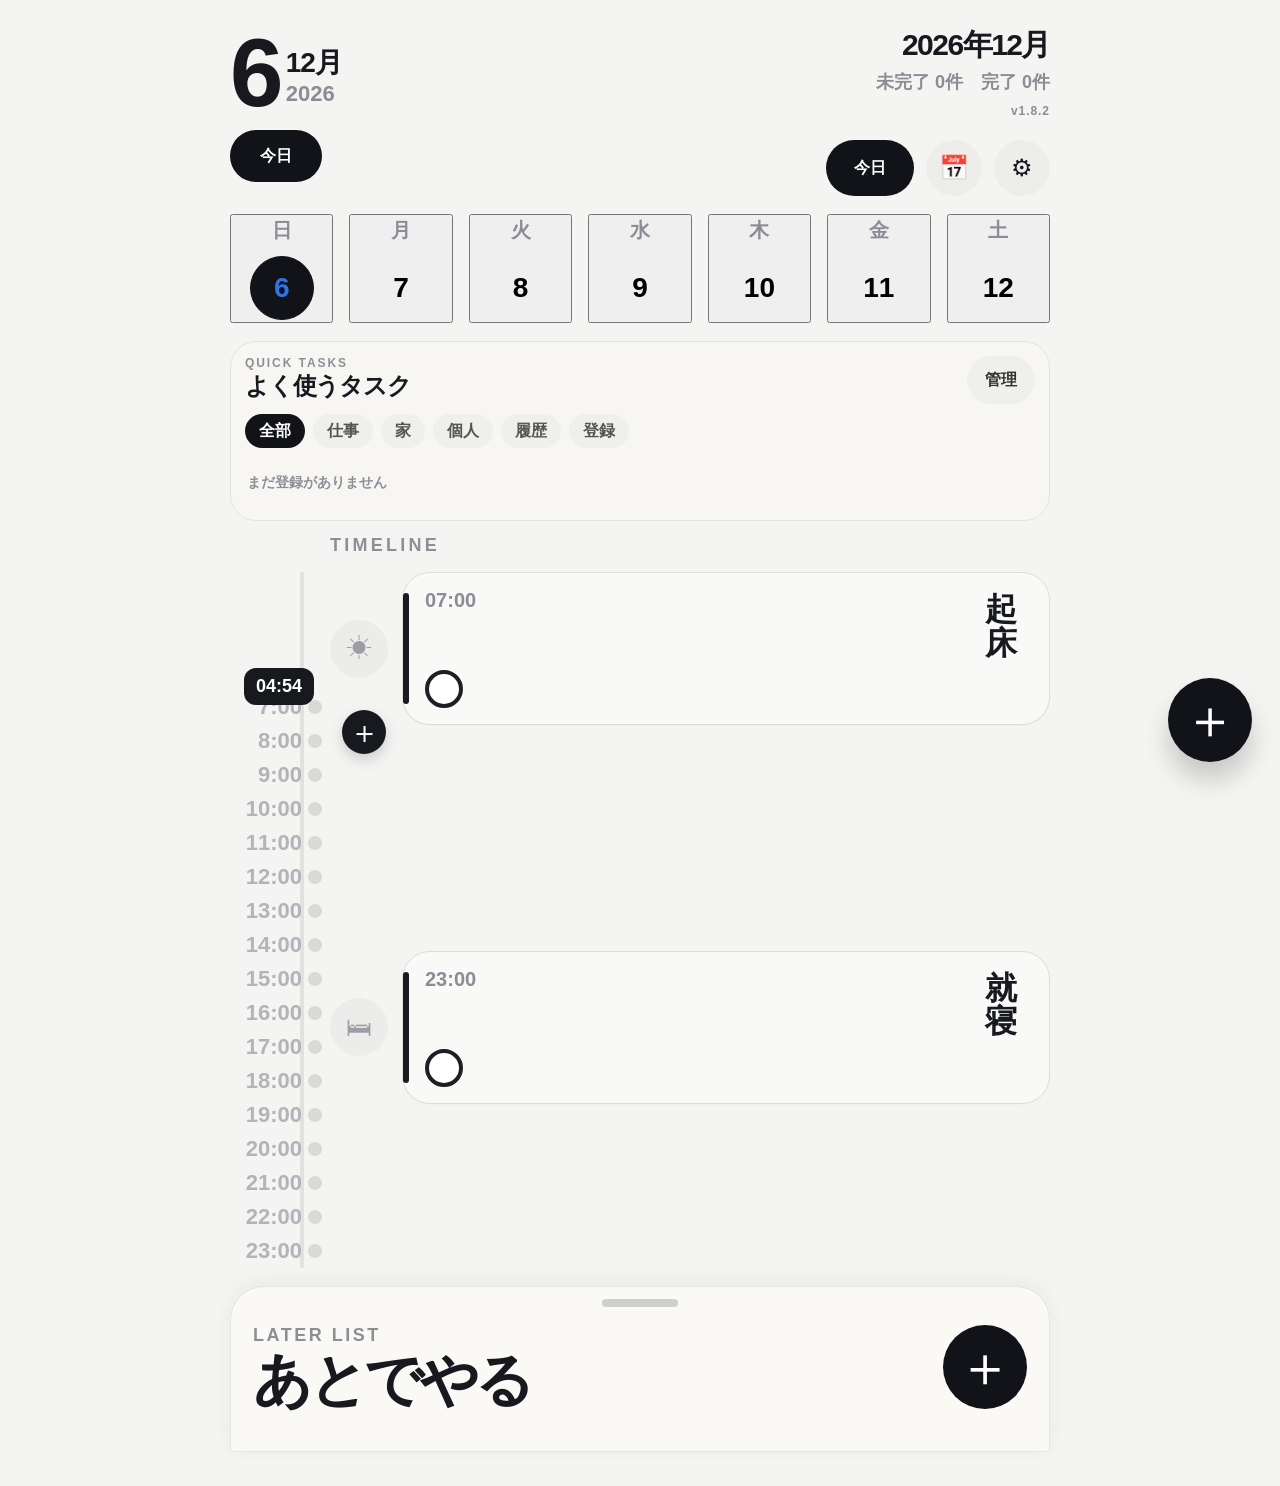
==== commit 8958e500: "Fix iPhone timeline alignment and sync sleep/wake rail positions" ====
--- a/index.html
+++ b/index.html
@@ -7,7 +7,7 @@
   <title>Any Planner</title>
   <link rel="manifest" href="manifest.webmanifest">
   <link rel="icon" href="icon.svg" type="image/svg+xml">
-  <link rel="stylesheet" href="styles.css?v=1.8.1">
+  <link rel="stylesheet" href="styles.css?v=1.8.2">
 </head>
 <body>
   <div class="app-shell">
@@ -25,7 +25,7 @@
       <div class="hero-right">
         <div class="hero-month-title" id="heroMonthTitle">2026年3月</div>
         <div class="hero-counts"><span id="openCount">未完了 0件</span><span id="doneCount">完了 0件</span></div>
-        <div class="hero-version" id="appVersion">v1.8.1</div>
+        <div class="hero-version" id="appVersion">v1.8.2</div>
         <div class="hero-actions">
           <button class="pill dark" id="todayBtn">今日</button>
           <button class="icon-btn" id="openMonth" aria-label="月表示">📅</button>
@@ -181,6 +181,6 @@
     </div>
   </section>
 
-  <script src="app.js?v=1.8.1"></script>
+  <script src="app.js?v=1.8.2"></script>
 </body>
 </html>
--- a/styles.css
+++ b/styles.css
@@ -34,21 +34,21 @@
 .week-item.active .week-bubble{background:var(--accent);color:#fff;border-color:var(--accent)}
 .week-bubble{width:64px;height:64px;border-radius:50%;display:grid;place-items:center;border:1px solid transparent}
 .timeline-wrap{display:grid;grid-template-columns:86px 1fr;gap:14px;position:relative;padding-top:8px}
-.time-rail{position:relative;padding-top:118px}
+.time-rail{position:relative;padding-top:118px;min-height:640px}
 .time-rail::before{content:"";position:absolute;left:70px;top:0;bottom:0;width:4px;background:#e2e1dc;border-radius:999px;pointer-events:none}
 .rail-time{position:relative;height:59px;color:#b2b4ba;font-size:22px;font-weight:700;display:flex;align-items:center;justify-content:flex-end;padding-right:14px}
 .rail-dot{position:absolute;right:-6px;top:50%;transform:translateY(-50%);width:14px;height:14px;border-radius:50%;background:#d9d9d6;pointer-events:none}
-.timeline-main{position:relative;padding-bottom:150px}
+.timeline-main{position:relative;padding-bottom:150px;min-height:640px;display:flex;flex-direction:column}
 .wake-row,.sleep-row{display:grid;grid-template-columns:58px 1fr;gap:14px;align-items:center;margin-bottom:14px}
-.sleep-row{margin-top:28px}
+.sleep-row{margin-top:auto;padding-top:18px}
 .icon-disc{width:58px;height:58px;border-radius:50%;background:#ececea;color:#9c9ea4;display:grid;place-items:center;font-size:26px}
 .fixed-card,.task-card{background:#f9f9f7;border:1px solid #dddcd7;border-radius:28px;min-height:110px;padding:16px 22px;display:grid;grid-template-columns:1fr 42px;align-items:start;position:relative;box-shadow:0 1px 0 rgba(0,0,0,.02)}
 .fixed-card::before,.task-card::before{content:"";position:absolute;left:0;top:20px;bottom:20px;width:6px;border-radius:8px;background:#191b20}
 .fixed-time{font-size:20px;color:var(--muted);font-weight:800}
 .fixed-title{font-size:32px;font-weight:850;letter-spacing:-.05em;line-height:1.05;margin-top:4px}
 .check-btn{width:38px;height:38px;border-radius:50%;border:4px solid #1d1f24;background:#fff;margin-top:10px}
-.now-badge{position:absolute;left:-80px;top:90px;background:#17191e;color:#fff;padding:8px 12px;border-radius:12px;font-size:18px;font-weight:800;z-index:3;pointer-events:none}
-.rail-plus{position:absolute;left:-14px;top:94px;width:44px;height:44px;border-radius:50%;border:0;background:#17191e;color:#fff;font-size:31px;line-height:1;display:grid;place-items:center;z-index:4;box-shadow:0 6px 14px rgba(0,0,0,.16)}
+.now-badge{position:absolute;left:-86px;top:96px;background:#17191e;color:#fff;padding:8px 12px;border-radius:12px;font-size:18px;font-weight:800;z-index:3;pointer-events:none}
+.rail-plus{position:absolute;left:12px;top:138px;width:44px;height:44px;border-radius:50%;border:0;background:#17191e;color:#fff;font-size:31px;line-height:1;display:grid;place-items:center;z-index:4;box-shadow:0 6px 14px rgba(0,0,0,.16)}
 .timeline-list{display:grid;gap:12px;margin-left:116px}
 .task-row{display:grid;grid-template-columns:88px 1fr;gap:18px;align-items:start}
 .task-time{color:#8f9198;font-size:18px;font-weight:800;padding-top:14px}
@@ -118,7 +118,7 @@
   .week-num{font-size:17px}
   .section-kicker{margin:8px 0 6px 68px;font-size:12px}
   .timeline-wrap{grid-template-columns:48px 1fr;gap:8px}
-  .time-rail{padding-top:72px}
+  .time-rail{padding-top:72px;min-height:520px}
   .time-rail::before{left:38px;width:3px}
   .rail-time{height:46px;font-size:14px;padding-right:6px}
   .rail-dot{width:8px;height:8px;right:-3px}
@@ -176,11 +176,11 @@
 
 @media (max-width: 900px){
   .timeline-list{margin-left:0}
-  .now-badge{left:-58px}
-  .rail-plus{left:-4px;top:88px;width:40px;height:40px;font-size:28px}
+  .now-badge{left:-62px}
+  .rail-plus{left:8px;top:118px;width:40px;height:40px;font-size:28px}
 }
 @media (max-width: 480px){
   .timeline-list{margin-left:0}
-  .now-badge{left:-46px;top:60px}
-  .rail-plus{left:-8px;top:58px;width:36px;height:36px;font-size:24px}
+  .now-badge{left:-48px;top:74px}
+  .rail-plus{left:4px;top:96px;width:36px;height:36px;font-size:24px}
 }
